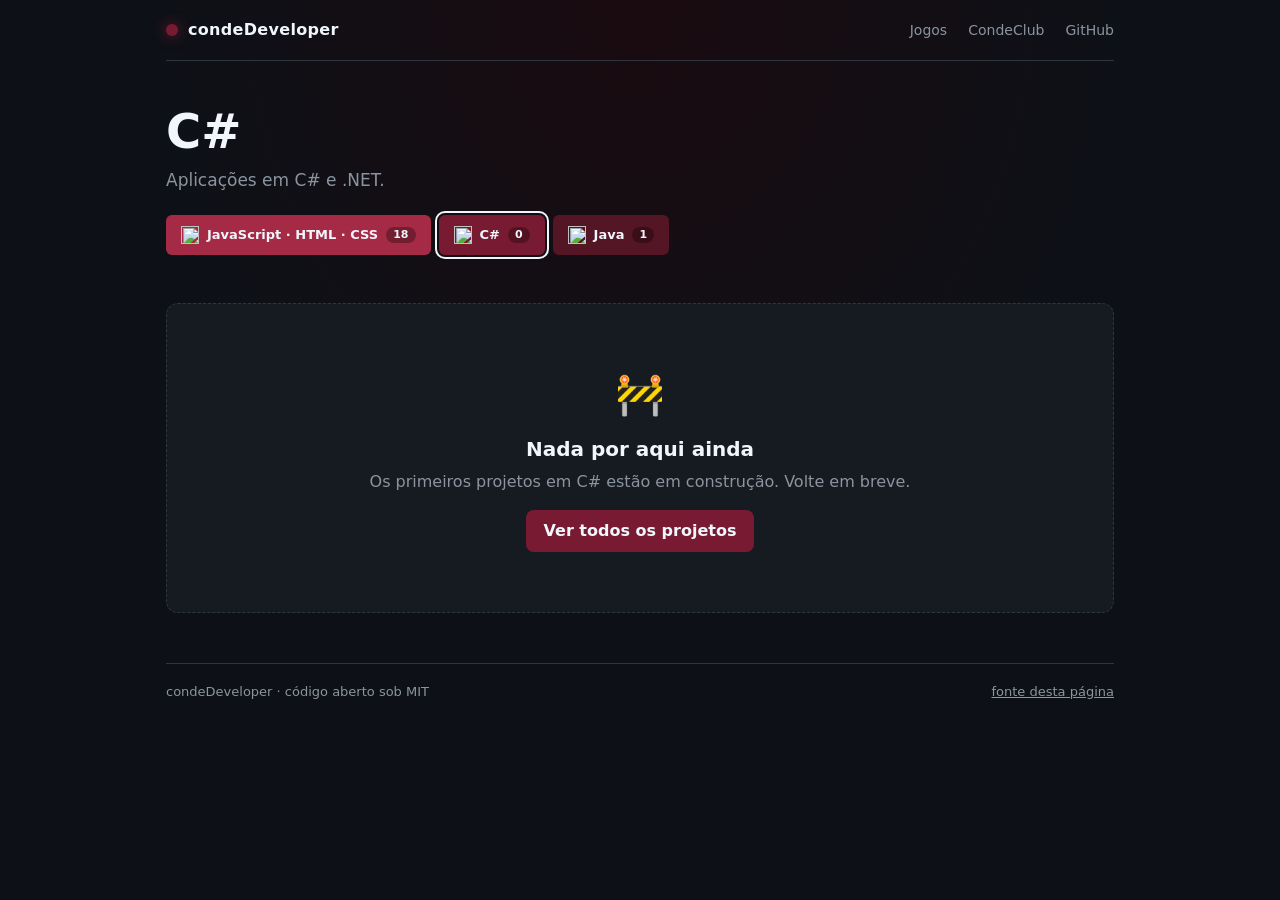
==== csharp/index.html @ 61225c8b "Agrupa JavaScript, HTML e CSS em uma página e cria a página de C#" ====
<!DOCTYPE html>
<html lang="pt-BR">
<head>
<meta charset="UTF-8">
<meta name="viewport" content="width=device-width, initial-scale=1.0">
<title>csharp · condeDeveloper</title>
<meta name="description" content="Projetos de condeDeveloper: jogos e sites em JavaScript, HTML e CSS, e back-end em Java.">
<link rel="stylesheet" href="/style.css">
</head>
<body data-lang="csharp">
  <div class="wrap">
    <header class="top">
      <a class="brand" href="/"><span class="dot"></span>condeDeveloper</a>
      <nav>
        <a href="https://condedeveloper.github.io/jogos/">Jogos</a>
        <a href="https://condecount.pages.dev/">CondeClub</a>
        <a href="https://github.com/condeDeveloper">GitHub</a>
      </nav>
    </header>

    <section class="hero">
      <h1 id="title">Projetos por <em>linguagem</em></h1>
      <p id="blurb">Tudo que publico, organizado por linguagem: jogos e sites em JavaScript puro, back-end em Java e projetos em C#.</p>
      <p class="count" id="count"></p>
      <div class="langs" id="langs"></div>
    </section>

    <main class="grid" id="grid"></main>

    <footer class="foot">
      <span>condeDeveloper · código aberto sob MIT</span>
      <a href="https://github.com/condeDeveloper/condeDeveloper.github.io">fonte desta página</a>
    </footer>
  </div>
  <script src="/js/projects.js"></script>
  <script src="/js/app.js"></script>
</body>
</html>
---- style.css ----
:root {
  --bg: #0d1117;
  --panel: #161b22;
  --border: #30363d;
  --text: #f0f6fc;
  --muted: #8b949e;
  --accent: #a52a45;
  --wine: #781b32;
  --wine-deep: #321018;
}
* { box-sizing: border-box; margin: 0; padding: 0; }
html, body {
  min-height: 100%;
  background: radial-gradient(ellipse at top, #1a0b10 0%, var(--bg) 55%);
  color: var(--text);
  font-family: system-ui, -apple-system, Segoe UI, Roboto, sans-serif;
  line-height: 1.5;
}
a { color: inherit; }
.wrap { max-width: 980px; margin: 0 auto; padding: 0 16px 60px; }

.top {
  display: flex; align-items: center; justify-content: space-between; gap: 12px;
  padding: 18px 0; border-bottom: 1px solid var(--border);
}
.brand { display: flex; align-items: center; gap: 10px; text-decoration: none; font-weight: 700; letter-spacing: .02em; }
.brand .dot { width: 12px; height: 12px; border-radius: 50%; background: var(--accent); box-shadow: 0 0 14px var(--accent); }
.top nav a { color: var(--muted); text-decoration: none; font-size: 14px; margin-left: 16px; }
.top nav a:hover { color: var(--text); }

.hero { padding: 44px 0 18px; }
.hero h1 { font-size: clamp(30px, 6vw, 48px); line-height: 1.1; }
.hero h1 em { color: var(--accent); font-style: normal; }
.hero p { color: var(--muted); max-width: 620px; margin-top: 10px; font-size: 17px; }
.hero .count { color: var(--muted); font-size: 13px; margin-top: 4px; }

.langs { display: flex; flex-wrap: wrap; gap: 8px; margin: 22px 0 8px; }
.lang {
  display: inline-flex; align-items: center; gap: 8px;
  background: var(--c); color: var(--text); text-decoration: none; font-weight: 700; font-size: 13px;
  padding: 9px 14px; border-radius: 6px; border: 1px solid transparent;
  transition: transform .12s, filter .12s;
}
.lang:hover { transform: translateY(-2px); filter: brightness(1.15); }
.lang[aria-current="page"] { outline: 2px solid var(--text); outline-offset: 2px; }
.lang .n { background: rgba(0,0,0,.3); border-radius: 999px; padding: 0 7px; font-size: 11px; }

.grid { display: grid; grid-template-columns: repeat(auto-fill, minmax(290px, 1fr)); gap: 14px; margin-top: 22px; }
.card {
  display: flex; flex-direction: column; gap: 12px;
  background: var(--panel); border: 1px solid var(--border); border-radius: 12px; padding: 18px;
  transition: border-color .15s, transform .15s;
}
.card:hover { border-color: var(--accent); transform: translateY(-3px); }
.card .icon { font-size: 30px; line-height: 1; }
.card h3 { font-size: 18px; display: flex; align-items: center; gap: 8px; }
.card .kind { font-size: 10px; text-transform: uppercase; letter-spacing: .12em; color: var(--muted); border: 1px solid var(--border); border-radius: 999px; padding: 1px 7px; }
.card p { color: var(--muted); font-size: 14px; margin-top: 4px; }
.card .body { flex: 1; }
.card .langs { margin: 10px 0 0; gap: 6px; }
.card .langs a { font-size: 11px; color: var(--text); text-decoration: none; background: var(--c); padding: 2px 8px; border-radius: 4px; opacity: .85; }
.card .links { display: flex; gap: 8px; }
.card .links a {
  flex: 1; text-align: center; text-decoration: none; font-size: 13px; font-weight: 700;
  background: var(--accent); color: var(--text); padding: 8px; border-radius: 8px;
}
.card .links a.ghost { background: transparent; border: 1px solid var(--border); color: var(--muted); }
.card .links a.ghost:hover { color: var(--text); border-color: var(--muted); }

.empty {
  grid-column: 1 / -1; text-align: center; padding: 60px 20px;
  background: var(--panel); border: 1px dashed var(--border); border-radius: 12px;
}
.empty-icon { font-size: 40px; }
.empty h3 { margin-top: 10px; font-size: 20px; }
.empty p { color: var(--muted); margin: 6px 0 16px; }
.empty a { display: inline-block; background: var(--accent); color: var(--text); text-decoration: none; font-weight: 700; padding: 9px 18px; border-radius: 8px; }

.foot { margin-top: 50px; padding-top: 18px; border-top: 1px solid var(--border); color: var(--muted); font-size: 13px; display: flex; justify-content: space-between; flex-wrap: wrap; gap: 8px; }
.foot a { color: var(--muted); }
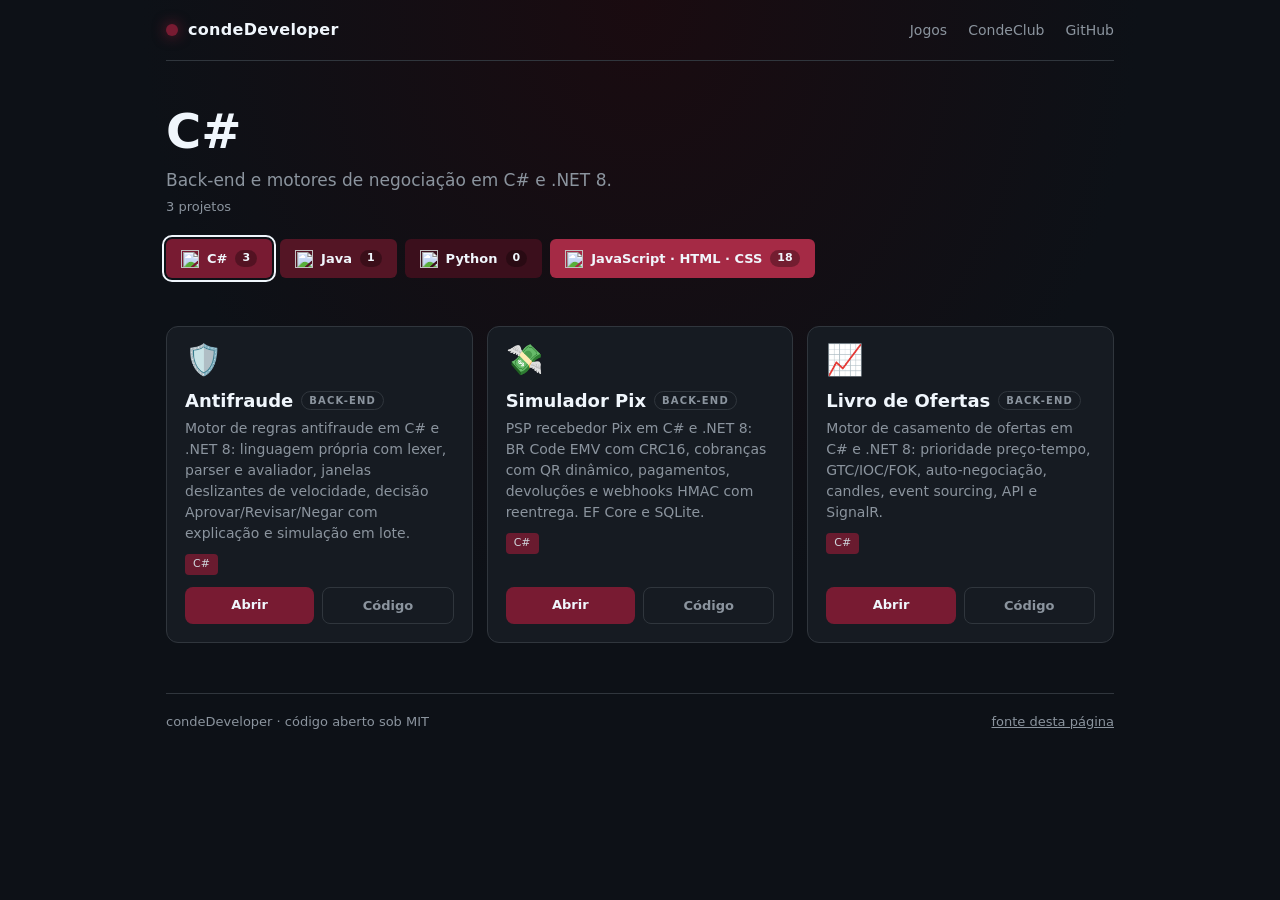
==== commit 83178028: "Cria a página de Python" ====
--- a/csharp/index.html
+++ b/csharp/index.html
@@ -20,7 +20,7 @@
 
     <section class="hero">
       <h1 id="title">Projetos por <em>linguagem</em></h1>
-      <p id="blurb">Tudo que publico, organizado por linguagem: jogos e sites em JavaScript puro, back-end em Java e projetos em C#.</p>
+      <p id="blurb">Tudo que publico, organizado por linguagem: jogos e sites em JavaScript puro, back-end em C# e Java e ferramentas em Python.</p>
       <p class="count" id="count"></p>
       <div class="langs" id="langs"></div>
     </section>
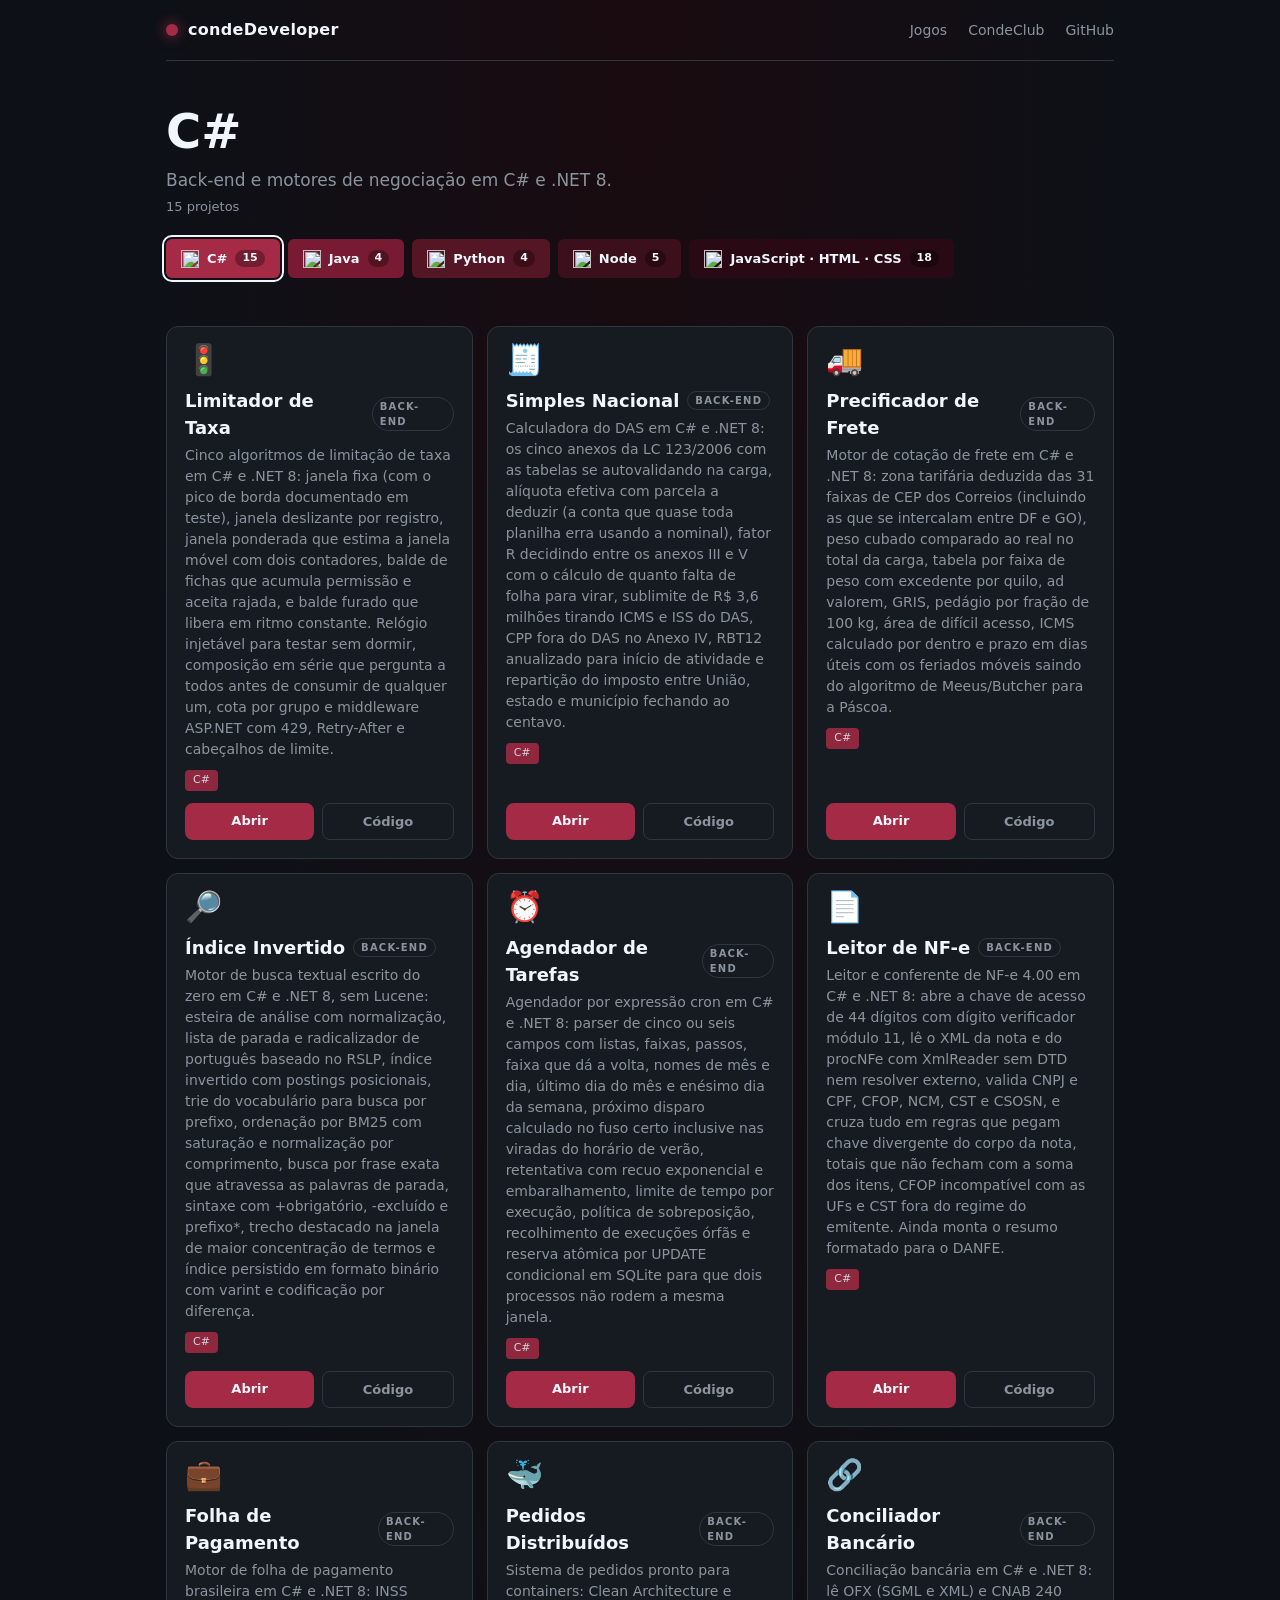
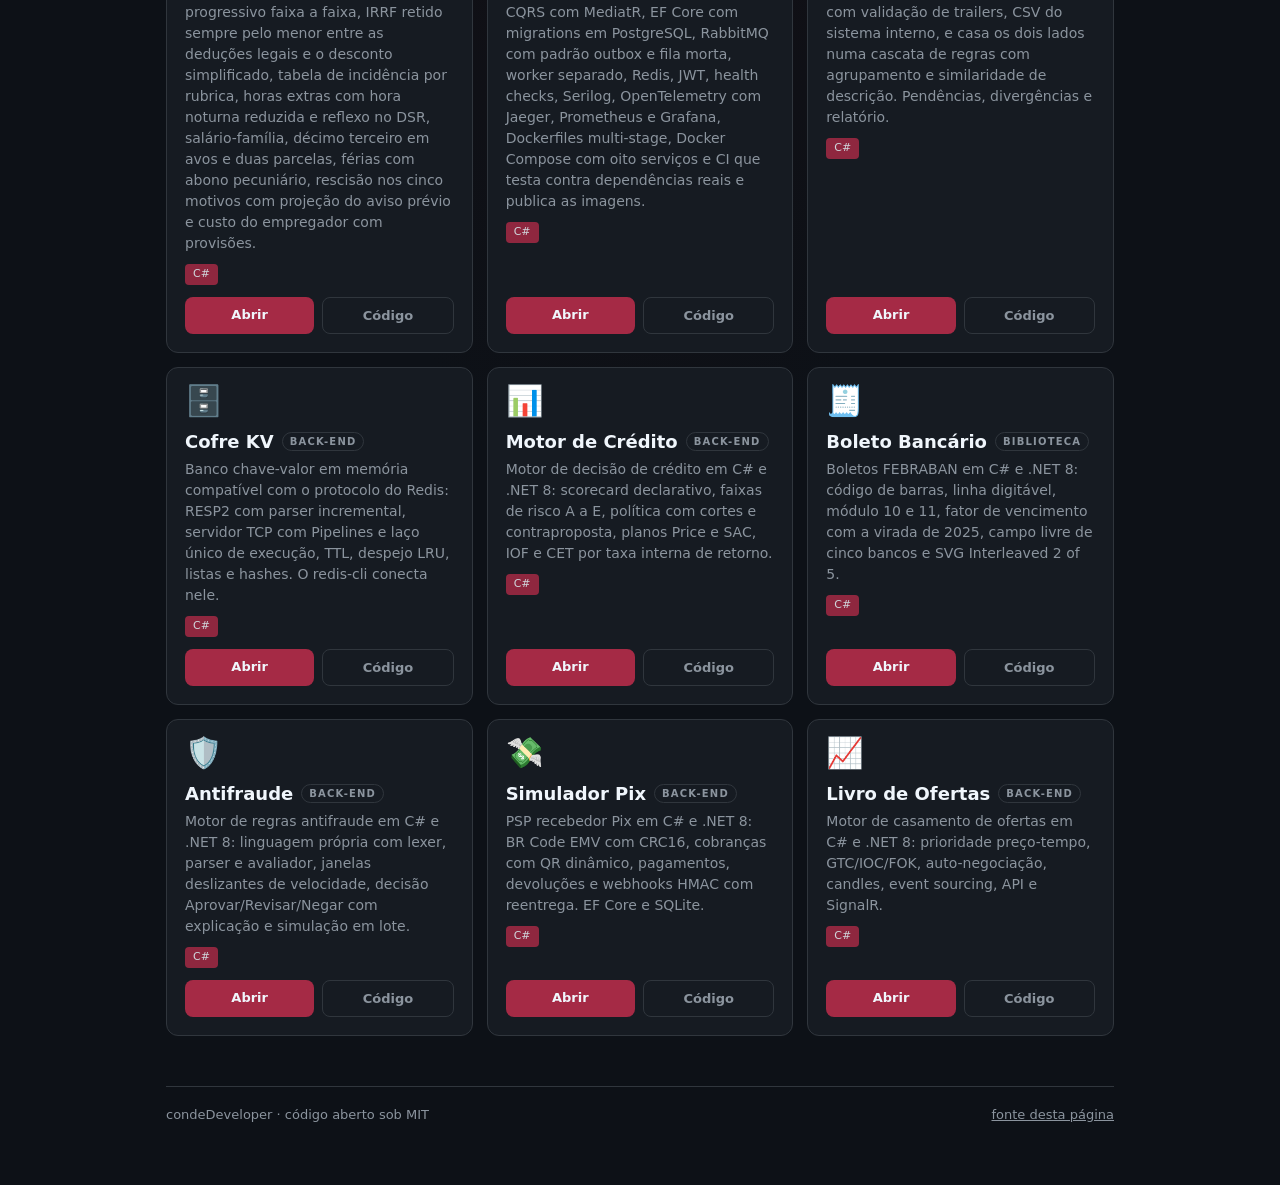
==== commit 3bd827fb: "Menciona Node na chamada das paginas" ====
--- a/csharp/index.html
+++ b/csharp/index.html
@@ -20,7 +20,7 @@
 
     <section class="hero">
       <h1 id="title">Projetos por <em>linguagem</em></h1>
-      <p id="blurb">Tudo que publico, organizado por linguagem: jogos e sites em JavaScript puro, back-end em C# e Java e ferramentas em Python.</p>
+      <p id="blurb">Tudo que publico, organizado por linguagem: jogos e sites em JavaScript puro, back-end em C# e Java, ferramentas em Python e infraestrutura em Node.</p>
       <p class="count" id="count"></p>
       <div class="langs" id="langs"></div>
     </section>
